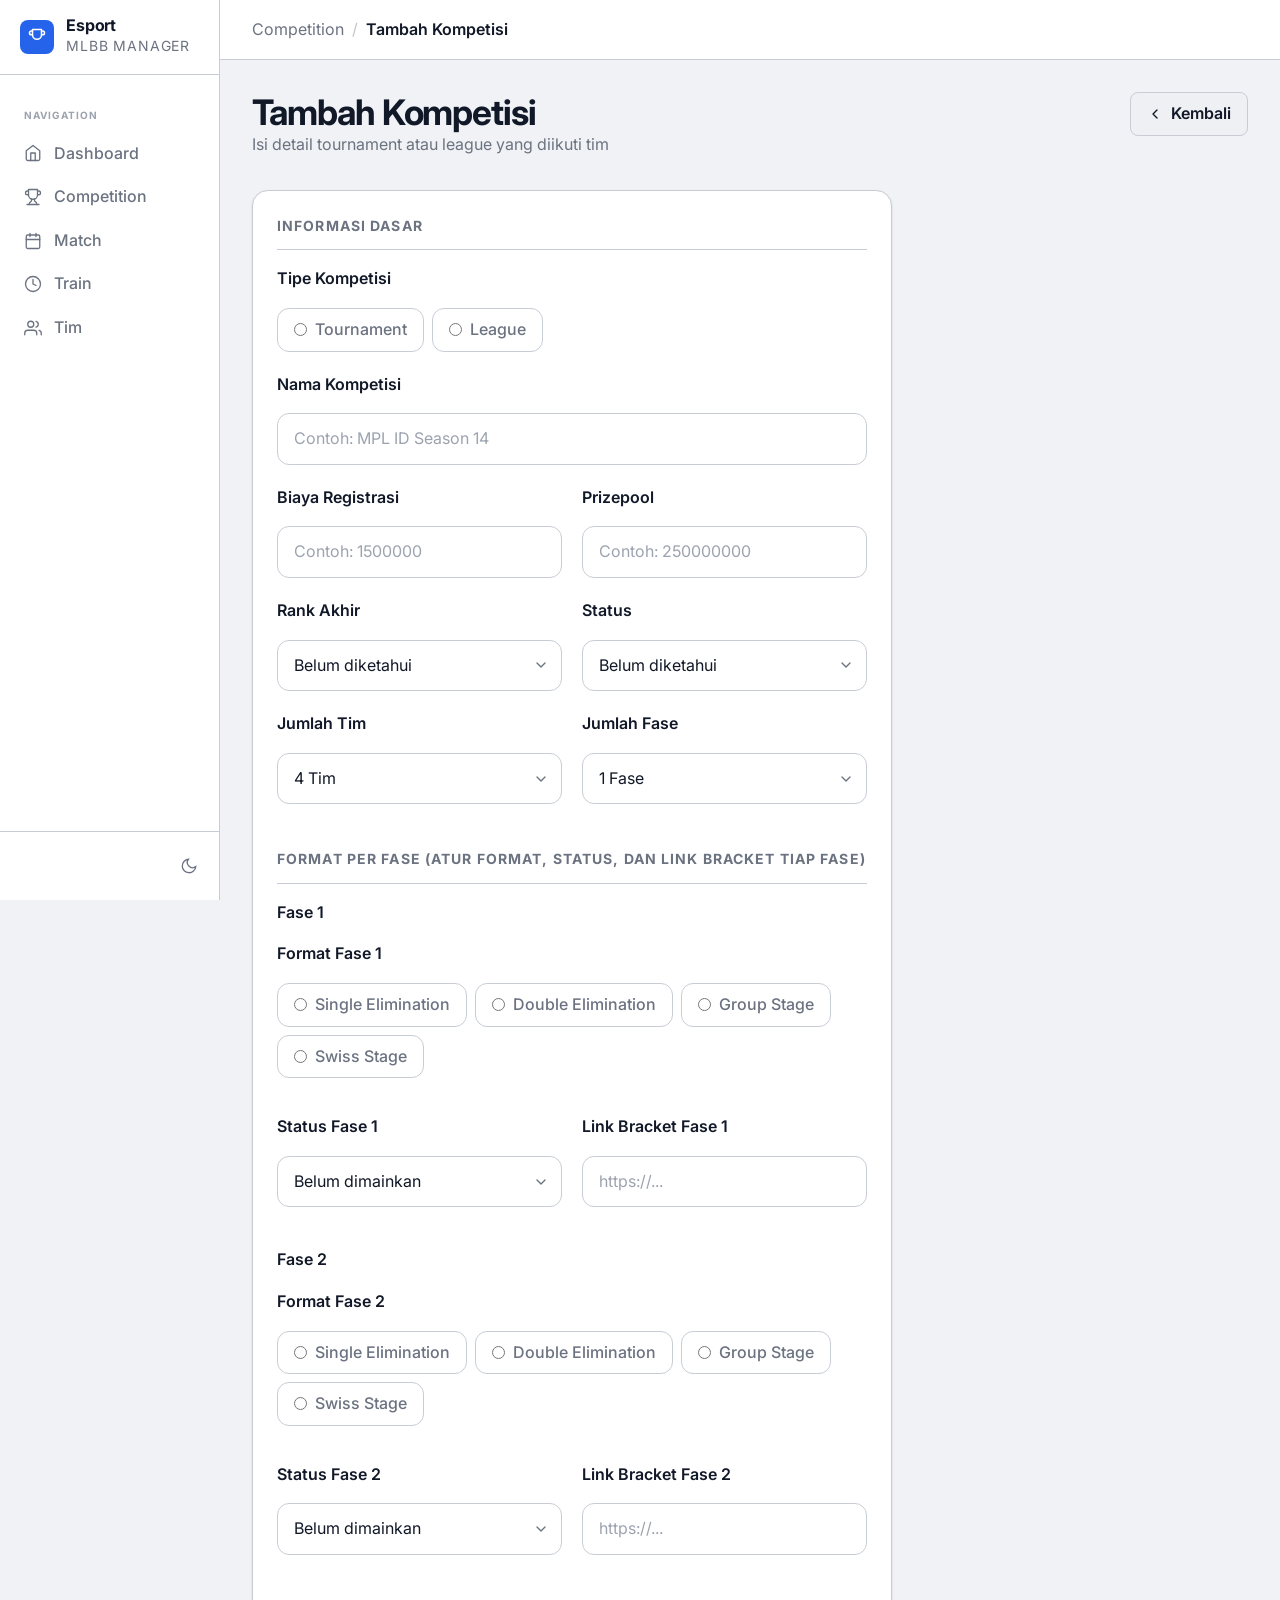
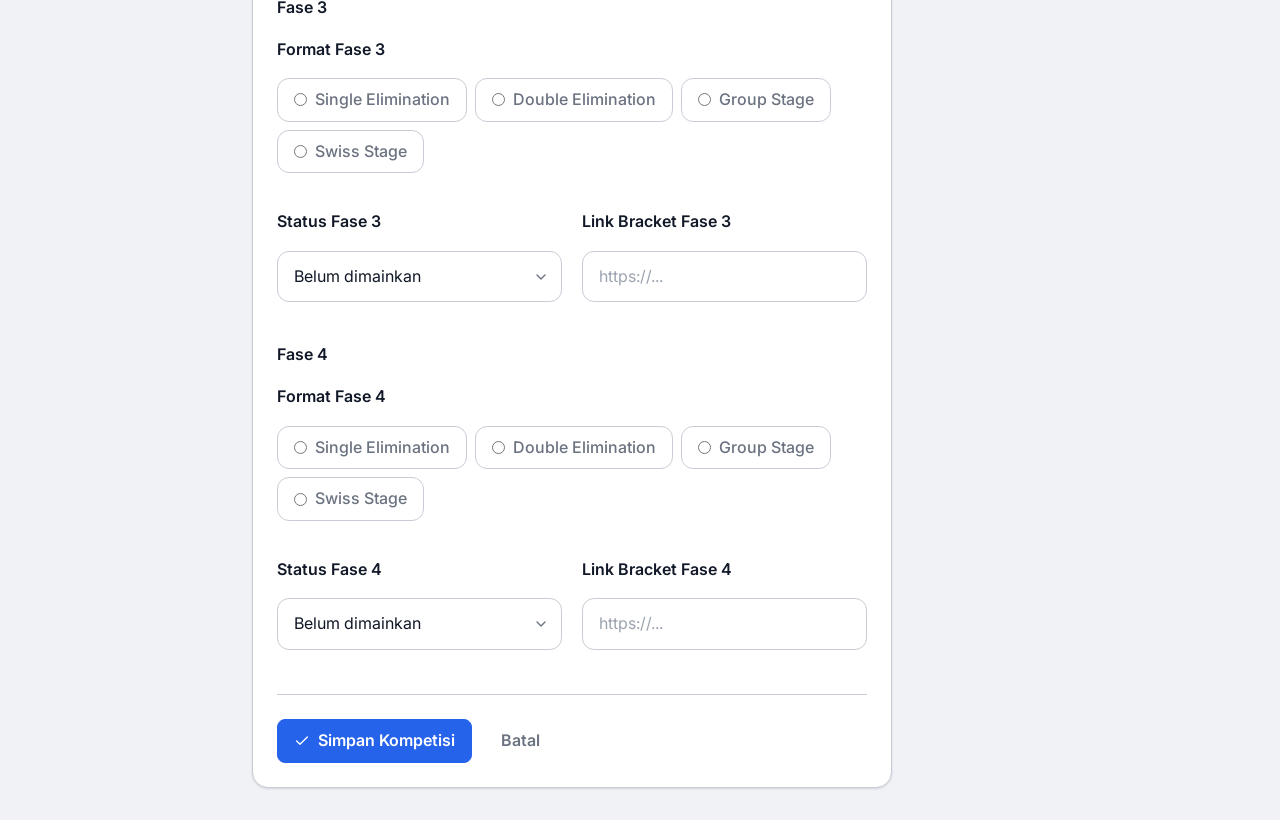
==== addcompetition.html @ 9e13ad83 "Update" ====
<!DOCTYPE html>
<html lang="id">
<head>
  <meta charset="UTF-8"/>
  <meta name="viewport" content="width=device-width, initial-scale=1.0"/>
  <title>Tambah Kompetisi — Esport</title>
  <link rel="preconnect" href="https://fonts.googleapis.com">
  <link rel="preconnect" href="https://fonts.gstatic.com" crossorigin>
  <link href="https://fonts.googleapis.com/css2?family=Inter:wght@300..800&display=swap" rel="stylesheet">
  <link rel="stylesheet" href="css/style.css"/>

  <script src="js/global.js" defer></script>
  <script src="js/addcompetition.js" defer></script>
</head>
<body>
<div class="app-layout">

  <div class="sidebar-overlay" id="sidebarOverlay"></div>

  <nav class="sidebar" id="sidebar">
    <div class="sidebar-logo">
      <div class="sidebar-logo-icon">
        <svg viewBox="0 0 24 24">
          <path d="M6 9H4.5a2.5 2.5 0 0 1 0-5H6"/>
          <path d="M18 9h1.5a2.5 2.5 0 0 0 0-5H18"/>
          <path d="M18 2H6v7a6 6 0 0 0 12 0V2z"/>
        </svg>
      </div>
      <div>
        <div class="sidebar-logo-text">Esport</div>
        <div class="sidebar-logo-sub">MLBB Manager</div>
      </div>
    </div>

    <div class="sidebar-nav">
      <div class="nav-section-label">Navigation</div>
      <a href="index.html" class="nav-item" data-page="index.html">
        <svg viewBox="0 0 24 24">
          <path d="M3 9l9-7 9 7v11a2 2 0 0 1-2 2H5a2 2 0 0 1-2-2z"/>
          <polyline points="9 22 9 12 15 12 15 22"/>
        </svg>
        Dashboard
      </a>
      <a href="competition.html" class="nav-item" data-page="competition.html">
        <svg viewBox="0 0 24 24">
          <path d="M6 9H4.5a2.5 2.5 0 0 1 0-5H6"/>
          <path d="M18 9h1.5a2.5 2.5 0 0 0 0-5H18"/>
          <path d="M4 22h16"/>
          <path d="M10 14.66V17c0 .55-.47.98-.97 1.21C7.85 18.75 7 20.24 7 22"/>
          <path d="M14 14.66V17c0 .55.47.98.97 1.21C16.15 18.75 17 20.24 17 22"/>
          <path d="M18 2H6v7a6 6 0 0 0 12 0V2z"/>
        </svg>
        Competition
      </a>
      <a href="match.html" class="nav-item" data-page="match.html">
        <svg viewBox="0 0 24 24">
          <rect x="3" y="4" width="18" height="18" rx="2" ry="2"/>
          <line x1="16" y1="2" x2="16" y2="6"/>
          <line x1="8" y1="2" x2="8" y2="6"/>
          <line x1="3" y1="10" x2="21" y2="10"/>
        </svg>
        Match
      </a>
      <a href="train.html" class="nav-item" data-page="train.html">
        <svg viewBox="0 0 24 24">
          <circle cx="12" cy="12" r="10"/>
          <polyline points="12 6 12 12 16 14"/>
        </svg>
        Train
      </a>
      <a href="team.html" class="nav-item" data-page="team.html">
        <svg viewBox="0 0 24 24">
          <path d="M17 21v-2a4 4 0 0 0-4-4H5a4 4 0 0 0-4 4v2"/>
          <circle cx="9" cy="7" r="4"/>
          <path d="M23 21v-2a4 4 0 0 0-3-3.87"/>
          <path d="M16 3.13a4 4 0 0 1 0 7.75"/>
        </svg>
        Tim
      </a>
    </div>

    <div class="sidebar-footer">
      <button
        class="theme-toggle"
        id="themeToggle"
        aria-label="Toggle theme"
      >
        <svg viewBox="0 0 24 24">
          <circle cx="12" cy="12" r="5"/>
          <path d="M12 1v2M12 21v2M4.22 4.22l1.42 1.42M18.36 18.36l1.42 1.42M1 12h2M21 12h2M4.22 19.78l1.42-1.42M18.36 5.64l1.42-1.42"/>
        </svg>
      </button>
    </div>
  </nav>

  <div class="main-wrapper">
    <header class="topbar">
      <div class="topbar-breadcrumb">
        <button class="menu-toggle" id="menuToggle" aria-label="Buka menu">
          <svg viewBox="0 0 24 24">
            <line x1="3" y1="6" x2="21" y2="6"/>
            <line x1="3" y1="12" x2="21" y2="12"/>
            <line x1="3" y1="18" x2="21" y2="18"/>
          </svg>
        </button>
        <span>Competition</span>
        <span class="sep">/</span>
        <span class="current">Tambah Kompetisi</span>
      </div>
    </header>

    <main class="page-content">
      <div class="page-header">
        <div>
          <h1 class="page-title">Tambah Kompetisi</h1>
          <p class="page-sub">Isi detail tournament atau league yang diikuti tim</p>
        </div>
        <a href="competition.html" class="btn btn-secondary">
          <svg viewBox="0 0 24 24">
            <polyline points="15 18 9 12 15 6"/>
          </svg>
          Kembali
        </a>
      </div>

      <div class="card form-card">
        <form id="competitionForm">
          <!-- Informasi dasar -->
          <div class="form-section">
            <div class="form-section-title">Informasi Dasar</div>

            <!-- Type: Tournament / League -->
            <div class="form-group">
              <label class="form-label">Tipe Kompetisi</label>
              <div class="radio-group">
                <label class="radio-item">
                  <input type="radio" name="type" value="tournament"/>
                  <span>Tournament</span>
                </label>
                <label class="radio-item">
                  <input type="radio" name="type" value="league"/>
                  <span>League</span>
                </label>
              </div>
            </div>

            <!-- Nama kompetisi -->
            <div class="form-group">
              <label class="form-label" for="competitionName">Nama Kompetisi</label>
              <input
                class="form-input"
                type="text"
                id="competitionName"
                name="competitionName"
                placeholder="Contoh: MPL ID Season 14"
              />
            </div>

            <!-- Biaya registrasi & prizepool -->
            <div class="form-grid-2">
              <div class="form-group">
                <label class="form-label" for="registrationFee">Biaya Registrasi</label>
                <input
                  class="form-input"
                  type="number"
                  id="registrationFee"
                  name="registrationFee"
                  min="0"
                  placeholder="Contoh: 1500000"
                />
              </div>
              <div class="form-group">
                <label class="form-label" for="prizepool">Prizepool</label>
                <input
                  class="form-input"
                  type="number"
                  id="prizepool"
                  name="prizepool"
                  min="0"
                  placeholder="Contoh: 250000000"
                />
              </div>
            </div>

            <!-- Rank & Status -->
            <div class="form-grid-2">
              <div class="form-group">
                <label class="form-label" for="finalRank">Rank Akhir</label>
                <select class="form-select" id="finalRank" name="finalRank">
                  <option value="">Belum diketahui</option>
                  <option value="1st">1st</option>
                  <option value="2nd">2nd</option>
                  <option value="3rd">3rd</option>
                  <option value="4th">4th</option>
                  <option value="8th">8th</option>
                  <option value="16th">16th</option>
                  <option value="failed">Failed</option>
                </select>
              </div>
              <div class="form-group">
                <label class="form-label" for="competitionStatus">Status</label>
                <select class="form-select" id="competitionStatus" name="competitionStatus">
                  <option value="">Belum diketahui</option>
                  <option value="cancel">Cancel</option>
                  <option value="lose">Lose</option>
                  <option value="win">Win</option>
                </select>
              </div>
            </div>

            <!-- Jumlah tim & jumlah fase -->
            <div class="form-grid-2">
              <div class="form-group">
                <label class="form-label" for="teamCount">Jumlah Tim</label>
                <select class="form-select" id="teamCount" name="teamCount">
                  <option value="4">4 Tim</option>
                  <option value="8">8 Tim</option>
                  <option value="16">16 Tim</option>
                  <option value="32 selected">32 Tim</option>
                  <option value="64">64 Tim</option>
                  <option value="128">128 Tim</option>
                  <option value="256">256 Tim</option>
                  <option value="512">512 Tim</option>
                </select>
              </div>
              <div class="form-group">
                <label class="form-label" for="phaseCount">Jumlah Fase</label>
                <select class="form-select" id="phaseCount" name="phaseCount">
                  <option value="1" selected>1 Fase</option>
                  <option value="2">2 Fase</option>
                  <option value="3">3 Fase</option>
                  <option value="4">4 Fase</option>
                </select>
              </div>
            </div>
          </div>

          <!-- Format per fase -->
          <div class="form-section" id="phaseFormatSection">
            <div class="form-section-title">
              Format per Fase
              <span>(Atur format, status, dan link bracket tiap fase)</span>
            </div>

            <!-- Fase 1 -->
            <div class="form-group" id="phase1Group">
              <label class="form-label">Fase 1</label>

              <!-- Format Fase 1 -->
              <div class="form-group">
                <label class="form-label">Format Fase 1</label>
                <div class="radio-group">
                  <label class="radio-item">
                    <input type="radio" name="phaseFormat1" value="single_elimination"/>
                    <span>Single Elimination</span>
                  </label>
                  <label class="radio-item">
                    <input type="radio" name="phaseFormat1" value="double_elimination"/>
                    <span>Double Elimination</span>
                  </label>
                  <label class="radio-item">
                    <input type="radio" name="phaseFormat1" value="group_stage"/>
                    <span>Group Stage</span>
                  </label>
                  <label class="radio-item">
                    <input type="radio" name="phaseFormat1" value="swiss_stage"/>
                    <span>Swiss Stage</span>
                  </label>
                </div>
              </div>

              <!-- Hidden sub-form Fase 1 (akan di-show/hide via JS) -->
              <div class="form-grid-3">
                <div class="form-group hidden" id="phase1PositionGroup">
                  <label class="form-label" for="phase1Position">Posisi Bracket</label>
                  <select class="form-select" id="phase1Position" name="phase1Position">
                    <option value="">Pilih posisi</option>
                    <option value="upper">Upper</option>
                    <option value="lower">Lower</option>
                  </select>
                </div>

                <div class="form-group hidden" id="phase1GroupTeamCountGroup">
                  <label class="form-label" for="phase1GroupTeamCount">Jumlah Tim per Group</label>
                  <input
                    class="form-input"
                    type="number"
                    id="phase1GroupTeamCount"
                    name="phase1GroupTeamCount"
                    min="2"
                    placeholder="Contoh: 4"
                  />
                </div>

                <div class="form-group hidden" id="phase1SwissRoundGroup">
                  <label class="form-label" for="phase1SwissRound">Jumlah Round Swiss</label>
                  <input
                    class="form-input"
                    type="number"
                    id="phase1SwissRound"
                    name="phase1SwissRound"
                    min="1"
                    placeholder="Contoh: 5"
                  />
                </div>
              </div>

              <!-- Status & Link bracket Fase 1 -->
              <div class="form-grid-2">
                <div class="form-group">
                  <label class="form-label" for="phaseStatus1">Status Fase 1</label>
                  <select class="form-select" id="phaseStatus1" name="phaseStatus1">
                    <option value="">Belum dimainkan</option>
                    <option value="lose">Lose</option>
                    <option value="win">Win</option>
                  </select>
                </div>
                <div class="form-group">
                  <label class="form-label" for="phaseBracket1">Link Bracket Fase 1</label>
                  <input
                    class="form-input"
                    type="url"
                    id="phaseBracket1"
                    name="phaseBracket1"
                    placeholder="https://..."
                  />
                </div>
              </div>
            </div>
          

          <!-- Fase 2 -->
            <div class="form-group" id="phase2Group">
              <label class="form-label">Fase 2</label>

              <!-- Format Fase 2 -->
              <div class="form-group">
                <label class="form-label">Format Fase 2</label>
                <div class="radio-group">
                  <label class="radio-item">
                    <input type="radio" name="phaseFormat2" value="single_elimination"/>
                    <span>Single Elimination</span>
                  </label>
                  <label class="radio-item">
                    <input type="radio" name="phaseFormat2" value="double_elimination"/>
                    <span>Double Elimination</span>
                  </label>
                  <label class="radio-item">
                    <input type="radio" name="phaseFormat2" value="group_stage"/>
                    <span>Group Stage</span>
                  </label>
                  <label class="radio-item">
                    <input type="radio" name="phaseFormat2" value="swiss_stage"/>
                    <span>Swiss Stage</span>
                  </label>
                </div>
              </div>

              <!-- Hidden sub-form Fase 2 (akan di-show/hide via JS) -->
              <div class="form-grid-3">
                <div class="form-group hidden" id="phase2PositionGroup">
                  <label class="form-label" for="phase2Position">Posisi Bracket</label>
                  <select class="form-select" id="phase2Position" name="phase2Position">
                    <option value="">Pilih posisi</option>
                    <option value="upper">Upper</option>
                    <option value="lower">Lower</option>
                  </select>
                </div>

                <div class="form-group hidden" id="phase2GroupTeamCountGroup">
                  <label class="form-label" for="phase2GroupTeamCount">Jumlah Tim per Group</label>
                  <input
                    class="form-input"
                    type="number"
                    id="phase2GroupTeamCount"
                    name="phase2GroupTeamCount"
                    min="2"
                    placeholder="Contoh: 4"
                  />
                </div>

                <div class="form-group hidden" id="phase2SwissRoundGroup">
                  <label class="form-label" for="phase2SwissRound">Jumlah Round Swiss</label>
                  <input
                    class="form-input"
                    type="number"
                    id="phase2SwissRound"
                    name="phase2SwissRound"
                    min="1"
                    placeholder="Contoh: 5"
                  />
                </div>
              </div>

              <!-- Status & Link bracket Fase 2 -->
              <div class="form-grid-2">
                <div class="form-group">
                  <label class="form-label" for="phaseStatus2">Status Fase 2</label>
                  <select class="form-select" id="phaseStatus2" name="phaseStatus2">
                    <option value="">Belum dimainkan</option>
                    <option value="lose">Lose</option>
                    <option value="win">Win</option>
                  </select>
                </div>
                <div class="form-group">
                  <label class="form-label" for="phaseBracket2">Link Bracket Fase 2</label>
                  <input
                    class="form-input"
                    type="url"
                    id="phaseBracket2"
                    name="phaseBracket2"
                    placeholder="https://..."
                  />
                </div>
              </div>
            </div>

            <!-- Fase 2, 3, 4: struktur sama, bisa disalin -->
            <!-- Untuk brevity, nanti di file asli kamu bisa copy blok Fase 2 dan ganti semua angka 1 -> 2 / 3 / 4 -->
            <!-- Misal: phase2Group, phaseFormat2, phaseStatus2, phaseBracket2, dst. -->
              <!-- Fase 3 -->
            <div class="form-group" id="phase3Group">
              <label class="form-label">Fase 3</label>

              <!-- Format Fase 3 -->
              <div class="form-group">
                <label class="form-label">Format Fase 3</label>
                <div class="radio-group">
                  <label class="radio-item">
                    <input type="radio" name="phaseFormat3" value="single_elimination"/>
                    <span>Single Elimination</span>
                  </label>
                  <label class="radio-item">
                    <input type="radio" name="phaseFormat3" value="double_elimination"/>
                    <span>Double Elimination</span>
                  </label>
                  <label class="radio-item">
                    <input type="radio" name="phaseFormat3" value="group_stage"/>
                    <span>Group Stage</span>
                  </label>
                  <label class="radio-item">
                    <input type="radio" name="phaseFormat3" value="swiss_stage"/>
                    <span>Swiss Stage</span>
                  </label>
                </div>
              </div>

              <!-- Hidden sub-form Fase 3 (akan di-show/hide via JS) -->
              <div class="form-grid-3">
                <div class="form-group hidden" id="phase3PositionGroup">
                  <label class="form-label" for="phase3Position">Posisi Bracket</label>
                  <select class="form-select" id="phase3Position" name="phase3Position">
                    <option value="">Pilih posisi</option>
                    <option value="upper">Upper</option>
                    <option value="lower">Lower</option>
                  </select>
                </div>

                <div class="form-group hidden" id="phase3GroupTeamCountGroup">
                  <label class="form-label" for="phase3GroupTeamCount">Jumlah Tim per Group</label>
                  <input
                    class="form-input"
                    type="number"
                    id="phase3GroupTeamCount"
                    name="phase3GroupTeamCount"
                    min="2"
                    placeholder="Contoh: 4"
                  />
                </div>

                <div class="form-group hidden" id="phase3SwissRoundGroup">
                  <label class="form-label" for="phase3SwissRound">Jumlah Round Swiss</label>
                  <input
                    class="form-input"
                    type="number"
                    id="phase3SwissRound"
                    name="phase3SwissRound"
                    min="1"
                    placeholder="Contoh: 5"
                  />
                </div>
              </div>

              <!-- Status & Link bracket Fase 3 -->
              <div class="form-grid-2">
                <div class="form-group">
                  <label class="form-label" for="phaseStatus3">Status Fase 3</label>
                  <select class="form-select" id="phaseStatus3" name="phaseStatus3">
                    <option value="">Belum dimainkan</option>
                    <option value="lose">Lose</option>
                    <option value="win">Win</option>
                  </select>
                </div>
                <div class="form-group">
                  <label class="form-label" for="phaseBracket3">Link Bracket Fase 3</label>
                  <input
                    class="form-input"
                    type="url"
                    id="phaseBracket3"
                    name="phaseBracket3"
                    placeholder="https://..."
                  />
                </div>
              </div>
            </div>

             <!-- Fase 4 -->
            <div class="form-group" id="phase4Group">
              <label class="form-label">Fase 4</label>

              <!-- Format Fase 4 -->
              <div class="form-group">
                <label class="form-label">Format Fase 4</label>
                <div class="radio-group">
                  <label class="radio-item">
                    <input type="radio" name="phaseFormat4" value="single_elimination"/>
                    <span>Single Elimination</span>
                  </label>
                  <label class="radio-item">
                    <input type="radio" name="phaseFormat4" value="double_elimination"/>
                    <span>Double Elimination</span>
                  </label>
                  <label class="radio-item">
                    <input type="radio" name="phaseFormat4" value="group_stage"/>
                    <span>Group Stage</span>
                  </label>
                  <label class="radio-item">
                    <input type="radio" name="phaseFormat4" value="swiss_stage"/>
                    <span>Swiss Stage</span>
                  </label>
                </div>
              </div>

              <!-- Hidden sub-form Fase 4 (akan di-show/hide via JS) -->
              <div class="form-grid-3">
                <div class="form-group hidden" id="phase4PositionGroup">
                  <label class="form-label" for="phase4Position">Posisi Bracket</label>
                  <select class="form-select" id="phase4Position" name="phase4Position">
                    <option value="">Pilih posisi</option>
                    <option value="upper">Upper</option>
                    <option value="lower">Lower</option>
                  </select>
                </div>

                <div class="form-group hidden" id="phase4GroupTeamCountGroup">
                  <label class="form-label" for="phase4GroupTeamCount">Jumlah Tim per Group</label>
                  <input
                    class="form-input"
                    type="number"
                    id="phase4GroupTeamCount"
                    name="phase4GroupTeamCount"
                    min="2"
                    placeholder="Contoh: 4"
                  />
                </div>

                <div class="form-group hidden" id="phase4SwissRoundGroup">
                  <label class="form-label" for="phase4SwissRound">Jumlah Round Swiss</label>
                  <input
                    class="form-input"
                    type="number"
                    id="phase4SwissRound"
                    name="phase4SwissRound"
                    min="1"
                    placeholder="Contoh: 5"
                  />
                </div>
              </div>

              <!-- Status & Link bracket Fase 4 -->
              <div class="form-grid-2">
                <div class="form-group">
                  <label class="form-label" for="phaseStatus4">Status Fase 4</label>
                  <select class="form-select" id="phaseStatus4" name="phaseStatus4">
                    <option value="">Belum dimainkan</option>
                    <option value="lose">Lose</option>
                    <option value="win">Win</option>
                  </select>
                </div>
                <div class="form-group">
                  <label class="form-label" for="phaseBracket4">Link Bracket Fase 4</label>
                  <input
                    class="form-input"
                    type="url"
                    id="phaseBracket4"
                    name="phaseBracket4"
                    placeholder="https://..."
                  />
                </div>
              </div>
            </div>
          </div>

          <div class="form-actions">
            <button type="submit" class="btn btn-primary">
              <svg viewBox="0 0 24 24">
                <polyline points="20 6 9 17 4 12"/>
              </svg>
              Simpan Kompetisi
            </button>
            <a href="competition.html" class="btn btn-ghost">Batal</a>
          </div>
        </form>
      </div>
    </main>
  </div>
</div>

<div class="toast-container" id="toastContainer"></div>
</body>
</html>
---- css/style.css ----
/* === STYLE.CSS ===
 * Art direction: Esports/Gaming Management → Precision, Dark energy, Professional
 * Palette: Deep surfaces, electric blue accent
 * Typography: Inter (body+display) — clean, functional
 * Density: Balanced
 */

/* ============================================================
   BASE RESET
   ============================================================ */
html, body {
  overflow-x: auto;
  overflow-y: auto;
  max-width: 100%;
}

/* ============================================================
   DESIGN TOKENS — LIGHT (default)
   ============================================================ */
:root,
[data-theme="light"] {
  /* Color — background */
  --color-bg:               #f0f2f5;
  --color-surface:          #ffffff;
  --color-surface-2:        #f8f9fb;
  --color-surface-offset:   #eef0f3;
  --color-surface-offset-2: #e6e9ed;
  --color-surface-dynamic:  #dce0e6;
  --color-divider:          #d4d8de;
  --color-border:           #c8cdd5;

  /* Color — text */
  --color-text:         #111827;
  --color-text-muted:   #6b7280;
  --color-text-faint:   #9ca3af;
  --color-text-inverse: #ffffff;

  /* Color — primary (blue) */
  --color-primary:           #2563eb;
  --color-primary-hover:     #1d4ed8;
  --color-primary-active:    #1e40af;
  --color-primary-highlight: #dbeafe;

  /* Color — semantic */
  --color-success:           #16a34a;
  --color-success-hover:     #15803d;
  --color-success-highlight: #dcfce7;
  --color-error:             #dc2626;
  --color-error-hover:       #b91c1c;
  --color-error-highlight:   #fee2e2;
  --color-warning:           #d97706;
  --color-warning-highlight: #fef3c7;

  /* Radius */
  --radius-sm:   0.375rem;
  --radius-md:   0.5rem;
  --radius-lg:   0.75rem;
  --radius-xl:   1rem;
  --radius-full: 9999px;

  /* Motion */
  --transition-interactive: 160ms cubic-bezier(0.16, 1, 0.3, 1);

  /* Shadow */
  --shadow-sm: 0 1px 3px rgba(17, 24, 39, 0.08), 0 1px 2px rgba(17, 24, 39, 0.05);
  --shadow-md: 0 4px 12px rgba(17, 24, 39, 0.10), 0 2px 4px rgba(17, 24, 39, 0.06);
  --shadow-lg: 0 12px 32px rgba(17, 24, 39, 0.14), 0 4px 8px rgba(17, 24, 39, 0.08);

  /* Typography scale */
  --text-xs:   clamp(0.75rem,  0.7rem  + 0.25vw, 0.875rem);
  --text-sm:   clamp(0.875rem, 0.8rem  + 0.35vw, 1rem);
  --text-base: clamp(1rem,     0.95rem + 0.25vw, 1.125rem);
  --text-lg:   clamp(1.125rem, 1rem    + 0.75vw, 1.5rem);
  --text-xl:   clamp(1.5rem,   1.2rem  + 1.25vw, 2.25rem);

  /* Spacing scale */
  --space-1:  0.25rem;
  --space-2:  0.5rem;
  --space-3:  0.75rem;
  --space-4:  1rem;
  --space-5:  1.25rem;
  --space-6:  1.5rem;
  --space-8:  2rem;
  --space-10: 2.5rem;
  --space-12: 3rem;
  --space-16: 4rem;

  /* Layout */
  --content-default: 1200px;
  --sidebar-width:   220px;
  --topbar-height:   60px;

  /* Font */
  --font-body: 'Inter', 'Segoe UI', system-ui, sans-serif;
}

/* ============================================================
   DESIGN TOKENS — DARK
   ============================================================ */
[data-theme="dark"] {
  /* Color — background */
  --color-bg:               #0d1117;
  --color-surface:          #161b22;
  --color-surface-2:        #1c2128;
  --color-surface-offset:   #1a1f26;
  --color-surface-offset-2: #21262d;
  --color-surface-dynamic:  #30363d;
  --color-divider:          #21262d;
  --color-border:           #30363d;

  /* Color — text */
  --color-text:         #e6edf3;
  --color-text-muted:   #7d8590;
  --color-text-faint:   #484f58;
  --color-text-inverse: #0d1117;

  /* Color — primary */
  --color-primary:           #4d8ef5;
  --color-primary-hover:     #699ef7;
  --color-primary-active:    #1d4ed8;
  --color-primary-highlight: #1a2840;

  /* Color — semantic */
  --color-success:           #3fb950;
  --color-success-hover:     #56d364;
  --color-success-highlight: #122318;
  --color-error:             #f85149;
  --color-error-hover:       #ff7b72;
  --color-error-highlight:   #2d1219;
  --color-warning:           #d29922;
  --color-warning-highlight: #272115;

  /* Shadow */
  --shadow-sm: 0 1px 3px rgba(0, 0, 0, 0.3);
  --shadow-md: 0 4px 12px rgba(0, 0, 0, 0.4);
  --shadow-lg: 0 12px 32px rgba(0, 0, 0, 0.5);
}

/* Auto-apply dark tokens when no explicit [data-theme] set */
@media (prefers-color-scheme: dark) {
  :root:not([data-theme]) {
    color-scheme: dark;
  }
}

/* ============================================================
   GLOBAL RESET & BASE
   ============================================================ */
*, *::before, *::after {
  box-sizing: border-box;
  margin: 0;
  padding: 0;
}

html {
  -webkit-font-smoothing: antialiased;
  text-rendering: optimizeLegibility;
  scroll-behavior: smooth;
}

body {
  min-height: 100dvh;
  line-height: 1.6;
  font-family: var(--font-body);
  font-size: var(--text-base);
  color: var(--color-text);
  background-color: var(--color-bg);
  display: flex;
  flex-direction: column;
}

img, picture, video, canvas, svg {
  display: block;
  max-width: 100%;
  height: auto;
}

input, button, textarea, select {
  font: inherit;
  color: inherit;
}

h1, h2, h3, h4, h5, h6 {
  text-wrap: balance;
  line-height: 1.2;
  color: var(--color-text);
}

button {
  cursor: pointer;
  background: none;
  border: none;
}

table {
  border-collapse: collapse;
  width: 100%;
}

a {
  color: inherit;
  text-decoration: none;
}

::selection {
  background: rgba(37, 99, 235, 0.15);
  color: var(--color-text);
}

:focus-visible {
  outline: 2px solid var(--color-primary);
  outline-offset: 3px;
  border-radius: var(--radius-sm);
}

@media (prefers-reduced-motion: reduce) {
  *, *::before, *::after {
    animation-duration: 0.01ms !important;
    transition-duration: 0.01ms !important;
  }
}

/* ============================================================
   UTILITY — VISIBILITY
   ============================================================ */
/* Single source of truth — removed duplicate from HTML <style> block */
.hidden,
.is-hidden {
  display: none !important;
}

/* ============================================================
   GLOBAL TRANSITIONS
   ============================================================ */
a, button, [role="button"], input, textarea, select {
  transition:
    color           var(--transition-interactive),
    background      var(--transition-interactive),
    border-color    var(--transition-interactive),
    box-shadow      var(--transition-interactive),
    opacity         var(--transition-interactive),
    transform       var(--transition-interactive);
}

/* ============================================================
   LAYOUT — APP SHELL
   ============================================================ */
.app-layout {
  display: flex;
  min-height: 100dvh;
}

/* ---- Sidebar ---- */
.sidebar {
  position: fixed;
  top: 0;
  left: 0;
  width: var(--sidebar-width);
  height: 100vh;
  background: var(--color-surface);
  border-right: 1px solid var(--color-border);
  display: flex;
  flex-direction: column;
  z-index: 100;
  overflow-y: auto;
  overflow-x: hidden;
}

.sidebar-logo {
  display: flex;
  align-items: center;
  gap: var(--space-3);
  padding: var(--space-4) var(--space-5);
  border-bottom: 1px solid var(--color-border);
  min-height: var(--topbar-height);
}

.sidebar-logo-icon {
  width: 34px;
  height: 34px;
  background: var(--color-primary);
  border-radius: var(--radius-md);
  display: flex;
  align-items: center;
  justify-content: center;
  flex-shrink: 0;
}

.sidebar-logo-icon svg {
  width: 18px;
  height: 18px;
  color: white;
  stroke: white;
  fill: none;
  stroke-width: 2;
  stroke-linecap: round;
  stroke-linejoin: round;
}

.sidebar-logo-text {
  font-size: var(--text-sm);
  font-weight: 700;
  letter-spacing: -0.01em;
  line-height: 1.2;
}

.sidebar-logo-sub {
  font-size: var(--text-xs);
  color: var(--color-text-muted);
  font-weight: 400;
  letter-spacing: 0.06em;
  text-transform: uppercase;
}

.sidebar-nav {
  flex: 1;
  padding: var(--space-4) var(--space-3);
  display: flex;
  flex-direction: column;
  gap: 2px;
}

.nav-section-label {
  font-size: 10px;
  font-weight: 700;
  color: var(--color-text-faint);
  letter-spacing: 0.1em;
  text-transform: uppercase;
  padding: var(--space-4) var(--space-3) var(--space-2);
}

.nav-item {
  display: flex;
  align-items: center;
  gap: var(--space-3);
  padding: var(--space-2) var(--space-3);
  border-radius: var(--radius-md);
  font-size: var(--text-sm);
  font-weight: 500;
  color: var(--color-text-muted);
  cursor: pointer;
  white-space: nowrap;
}

.nav-item:hover {
  background: var(--color-surface-offset);
  color: var(--color-text);
}

.nav-item.active {
  background: var(--color-primary-highlight);
  color: var(--color-primary);
  font-weight: 600;
}

.nav-item svg {
  width: 18px;
  height: 18px;
  flex-shrink: 0;
  stroke: currentColor;
  fill: none;
  stroke-width: 1.75;
  stroke-linecap: round;
  stroke-linejoin: round;
}

/* ---- Sidebar Footer ---- */
.sidebar-footer {
  padding: var(--space-4) var(--space-3);
  border-top: 1px solid var(--color-border);
  display: flex;
  align-items: center;
  justify-content: flex-end;
}

.theme-toggle {
  width: 36px;
  height: 36px;
  border-radius: var(--radius-md);
  display: flex;
  align-items: center;
  justify-content: center;
  color: var(--color-text-muted);
}

.theme-toggle:hover {
  background: var(--color-surface-offset);
  color: var(--color-text);
}

.theme-toggle svg {
  width: 18px;
  height: 18px;
  stroke: currentColor;
  fill: none;
  stroke-width: 1.75;
}

/* ---- Main Wrapper ---- */
.main-wrapper {
  margin-left: var(--sidebar-width);
  min-width: 0;
  width: calc(100% - var(--sidebar-width));
}

/* ---- Topbar ---- */
.topbar {
  position: sticky;
  top: 0;
  height: var(--topbar-height);
  background: var(--color-surface);
  border-bottom: 1px solid var(--color-border);
  display: flex;
  align-items: center;
  justify-content: space-between;
  padding: 0 var(--space-8);
  z-index: 50;
}

.topbar-breadcrumb {
  display: flex;
  align-items: center;
  gap: var(--space-2);
  font-size: var(--text-sm);
  color: var(--color-text-muted);
}

.topbar-breadcrumb .current {
  color: var(--color-text);
  font-weight: 600;
}

.topbar-breadcrumb .sep {
  opacity: 0.4;
}

.topbar-actions {
  display: flex;
  align-items: center;
  gap: var(--space-3);
}

/* ============================================================
   PAGE LAYOUT
   ============================================================ */
.page-content {
  flex: 1;
  padding: var(--space-8);
  max-width: var(--content-default);
  width: 100%;
}

.page-header {
  margin-bottom: var(--space-8);
  display: flex;
  align-items: flex-start;
  justify-content: space-between;
  gap: var(--space-4);
  flex-wrap: wrap;
}

.page-title {
  font-size: var(--text-xl);
  font-weight: 700;
  letter-spacing: -0.03em;
  line-height: 1.15;
}

.page-sub {
  font-size: var(--text-sm);
  color: var(--color-text-muted);
}

.crumb strong {
  color: var(--color-text);
}

/* ============================================================
   CARD
   ============================================================ */
.card {
  background: var(--color-surface);
  border: 1px solid var(--color-border);
  border-radius: var(--radius-xl);
  padding: var(--space-6);
  box-shadow: var(--shadow-sm);
}

.card-inner {
  padding: var(--space-6);
}

.card-header {
  margin-bottom: var(--space-5);
  display: flex;
  align-items: center;
  justify-content: space-between;
  gap: var(--space-4);
}

.section-title {
  font-size: var(--text-lg);
  font-weight: 600;
  letter-spacing: -0.02em;
}

.section-sub {
  font-size: var(--text-xs);
  color: var(--color-text-muted);
  margin-top: var(--space-1);
}

/* ============================================================
   BUTTONS
   ============================================================ */
.btn {
  display: inline-flex;
  align-items: center;
  justify-content: center;
  gap: var(--space-2);
  font-size: var(--text-sm);
  font-weight: 600;
  padding: var(--space-2) var(--space-4);
  border-radius: var(--radius-md);
  border: 1px solid transparent;
  cursor: pointer;
  white-space: nowrap;
  min-height: 44px;
}

.btn svg {
  width: 16px;
  height: 16px;
  stroke: currentColor;
  fill: none;
  stroke-width: 2;
  stroke-linecap: round;
  stroke-linejoin: round;
}

.btn-block {
  width: 100%;
  justify-content: center;
}

.btn-icon {
  width: 18px;
  margin-right: var(--space-2);
  stroke: currentColor;
  fill: none;
  flex-shrink: 0;
}

.btn-primary {
  background: var(--color-primary);
  color: white;
  border-color: var(--color-primary);
}

.btn-primary:hover {
  background: var(--color-primary-hover);
  border-color: var(--color-primary-hover);
  transform: translateY(-1px);
}

.btn-primary:active {
  background: var(--color-primary-active);
}

.btn-secondary {
  background: var(--color-surface-offset);
  color: var(--color-text);
  border-color: var(--color-border);
}

.btn-secondary:hover {
  background: var(--color-surface-dynamic);
}

.btn-danger {
  background: var(--color-error);
  color: white;
  border-color: var(--color-error);
}

.btn-danger:hover {
  background: var(--color-error-hover);
}

.btn-ghost {
  background: transparent;
  color: var(--color-text-muted);
  border-color: transparent;
}

.btn-ghost:hover {
  background: var(--color-surface-offset);
  color: var(--color-text);
}

.btn-sm {
  font-size: var(--text-xs);
  padding: 0.3rem 0.7rem;
  min-height: 30px;
}

/* ============================================================
   TABLE
   ============================================================ */
.table-wrap {
  border: 1px solid var(--color-border);
  border-radius: var(--radius-xl);
  overflow: auto;
  background: var(--color-surface);
}

.table-wrap table {
  width: 100%;
  min-width: 720px;
  border-collapse: collapse;
  font-size: var(--text-sm);
}

.table-wrap thead {
  background: var(--color-surface-offset);
  border-bottom: 1px solid var(--color-border);
}

.table-wrap th {
  padding: var(--space-3) var(--space-5);
  font-size: var(--text-xs);
  font-weight: 700;
  letter-spacing: 0.06em;
  text-transform: uppercase;
  color: var(--color-text-muted);
  text-align: left;
  white-space: nowrap;
}

.table-wrap td {
  padding: var(--space-4) var(--space-5);
  border-bottom: 1px solid var(--color-divider);
  color: var(--color-text);
  vertical-align: middle;
  font-variant-numeric: tabular-nums lining-nums;
}

.table-wrap tbody tr:last-child td {
  border-bottom: none;
}

.table-wrap tbody tr {
  transition: background var(--transition-interactive);
}

.table-wrap tbody tr:hover {
  background: var(--color-surface-2);
}

/* ============================================================
   ACTIONS ROW
   ============================================================ */
.table-actions {
  display: flex;
  gap: var(--space-2);
  align-items: center;
  flex-wrap: wrap;
}

/* ============================================================
   EMPTY STATE
   ============================================================ */
.empty-state {
  display: flex;
  flex-direction: column;
  align-items: center;
  text-align: center;  
  color: var(--color-text-muted);
}

.empty-state > svg {
  width: 40px;
  height: 40px;
  stroke: currentColor;
  fill: none;
  stroke-width: 1.8;
  margin: 0 auto var(--space-4);
}

.card > .empty-state {
  padding: var(--space-10) var(--space-6);
}

.empty-state h3 {
  font-size: var(--text-lg);
  font-weight: 600;
  color: var(--color-text);
  margin-bottom: var(--space-2);
}

.empty-state p {
  font-size: var(--text-sm);
  max-width: 36ch;
  margin-bottom: var(--space-6);
}

/* ============================================================
   FORM — LAYOUT & COMPONENTS
   ============================================================ */
/* ---- Form layout helpers ---- */
.form-stack {
  display: grid;
  gap: var(--space-4);
  margin-top: var(--space-4);
}

.form-grid-2 {
  display: grid;
  grid-template-columns: 1fr 1fr;
  gap: var(--space-5);
}

.inline-duration-fields {
  display: flex;
  gap: var(--space-3);
  align-items: center;
  flex-wrap: wrap;
}

.input-inline-sm {
  width: 120px;
  flex-shrink: 0;
}

.section-spaced {
  margin-top: var(--space-6);
}

.player-grid-wrap {
  margin-top: var(--space-4);
}

.field-spacer-sm {
  margin-top: var(--space-2);
}

.field-spacer-md {
  margin-top: var(--space-3);
}

.field-error {
  border-color: #f97373;
  box-shadow: 0 0 0 1px #f97373;
}

.field-error:focus {
  outline: none;
  box-shadow: 0 0 0 2px rgba(249, 115, 115, 0.6);
}

.step-actions {
  display: flex;
  gap: var(--space-3);
  margin-top: var(--space-6);
  flex-wrap: wrap;
}

/* ---- Form card & section ---- */
.form-card {
  max-width: 640px;
}

.form-section {
  margin-bottom: var(--space-6);
}

.form-section-title {
  font-size: var(--text-xs);
  font-weight: 700;
  letter-spacing: 0.08em;
  text-transform: uppercase;
  color: var(--color-text-muted);
  margin-bottom: var(--space-4);
  padding-bottom: var(--space-3);
  border-bottom: 1px solid var(--color-border);
}

/* ---- Form group ---- */
.form-group {
  margin-bottom: var(--space-5);
  display: flex;
  flex-direction: column;
  gap: var(--space-2);
}

/* ---- Form label ---- */
.form-label {
  display: block;
  font-size: var(--text-sm);
  font-weight: 600;
  color: var(--color-text);
  margin-bottom: var(--space-2);
}

.form-label span {
  font-weight: 400;
  color: var(--color-text-muted);
  font-size: var(--text-xs);
}

/* ---- Form controls ---- */
.form-input,
.form-select {
  width: 100%;
  padding: 0.75rem var(--space-4);
  border: 1px solid var(--color-border);
  border-radius: var(--radius-lg);
  background: var(--color-surface);
  color: var(--color-text);
  font-size: var(--text-sm);
  min-height: 42px;
  outline: none;
}

.form-input:focus,
.form-select:focus {
  border-color: var(--color-primary);
  box-shadow: 0 0 0 3px rgba(37, 99, 235, 0.15);
}

.form-input::placeholder {
  color: var(--color-text-faint);
}

/* (sambungan — .form-select specific styles) */
.form-select {
  cursor: pointer;
  appearance: none;
  background-image: url("data:image/svg+xml,%3Csvg xmlns='http://www.w3.org/2000/svg' width='16' height='16' viewBox='0 0 24 24' fill='none' stroke='%236b7280' stroke-width='2' stroke-linecap='round' stroke-linejoin='round'%3E%3Cpath d='M6 9l6 6 6-6'/%3E%3C/svg%3E");
  background-repeat: no-repeat;
  background-position: right 12px center;
  padding-right: 40px;
}

/* ---- Grid helpers ---- */
.grid-2 {
  display: grid;
  grid-template-columns: 1fr 1fr;
  gap: var(--space-5);
}

.grid-3 {
  display: grid;
  grid-template-columns: repeat(3, 1fr);
  gap: var(--space-5);
}

/* ---- Checkbox grid ---- */
.checkbox-grid {
  display: grid;
  grid-template-columns: repeat(auto-fill, minmax(180px, 1fr));
  gap: var(--space-3);
}

.checkbox-item {
  display: flex;
  align-items: center;
  gap: var(--space-3);
  padding: var(--space-3) var(--space-4);
  border: 1px solid var(--color-border);
  border-radius: var(--radius-md);
  cursor: pointer;
  font-size: var(--text-sm);
  font-weight: 500;
  color: var(--color-text-muted);
  background: var(--color-surface);
  user-select: none;
}

.checkbox-item:hover {
  border-color: var(--color-primary);
  background: var(--color-primary-highlight);
  color: var(--color-text);
}

.checkbox-item input[type="checkbox"] {
  accent-color: var(--color-primary);
  width: 16px;
  height: 16px;
  flex-shrink: 0;
}

.checkbox-item:has(input:checked) {
  border-color: var(--color-primary);
  background: var(--color-primary-highlight);
  color: var(--color-primary);
}

/* ---- Radio / Segmented ---- */
.radio-group,
.segmented {
  display: flex;
  gap: var(--space-2);
  flex-wrap: wrap;
}

.radio-item,
.segmented label {
  display: flex;
  align-items: center;
  gap: var(--space-2);
  padding: var(--space-2) var(--space-4);
  border: 1px solid var(--color-border);
  border-radius: var(--radius-lg);
  cursor: pointer;
  font-size: var(--text-sm);
  font-weight: 500;
  color: var(--color-text-muted);
  background: var(--color-surface);
  user-select: none;
}

.radio-item:hover,
.segmented label:hover {
  border-color: var(--color-primary);
  color: var(--color-text);
}

.radio-item input[type="radio"],
.segmented input {
  accent-color: var(--color-primary);
}

.radio-item:has(input:checked),
.segmented label:has(input:checked) {
  border-color: var(--color-primary);
  background: var(--color-primary-highlight);
  color: var(--color-primary);
  font-weight: 600;
}

/* ---- Form actions bar ---- */
.form-actions {
  display: flex;
  gap: var(--space-3);
  padding-top: var(--space-6);
  border-top: 1px solid var(--color-border);
  margin-top: var(--space-6);
}

/* ============================================================
   MULTI-STEP WIZARD
   ============================================================ */
.steps {
  display: grid;
  grid-template-columns: 1fr auto 1fr;
  gap: var(--space-4);
  align-items: center;
  margin-bottom: var(--space-6);
}

.step {
  padding: var(--space-3) var(--space-4);
  border-radius: var(--radius-lg);
  background: var(--color-surface);
  border: 1px solid var(--color-border);
}

.step small {
  display: block;
  color: var(--color-text-muted);
  font-size: var(--text-xs);
  text-transform: uppercase;
  letter-spacing: 0.12em;
  margin-bottom: var(--space-1);
}

.step strong {
  font-size: var(--text-sm);
  color: var(--color-text);
}

.step.active {
  border-color: var(--color-primary);
  background: var(--color-primary-highlight);
}

.step-line {
  height: 1px;
  background: var(--color-border);
}

/* ============================================================
   ROLE CARDS (Player Stat Grid)
   ============================================================ */
.role-grid {
  display: grid;
  grid-template-columns: repeat(auto-fit, minmax(220px, 1fr));
  gap: var(--space-4);
}

.role-card {
  padding: var(--space-4);
  border-radius: var(--radius-xl);
  background: var(--color-surface-offset);
  border: 1px solid var(--color-border);
}

.role-head {
  display: flex;
  justify-content: space-between;
  align-items: center;
  margin-bottom: var(--space-3);
  gap: var(--space-3);
}

.role-name {
  font-size: var(--text-sm);
  font-weight: 700;
  color: var(--color-text);
}

/* ============================================================
   BADGES & TAGS
   ============================================================ */
.badge,
.tag {
  display: inline-flex;
  align-items: center;
  gap: var(--space-1);
  font-size: var(--text-xs);
  font-weight: 600;
  padding: 0.2rem 0.55rem;
  border-radius: var(--radius-full);
  letter-spacing: 0.03em;
}

.badge-blue,
.tag {
  background: var(--color-primary-highlight);
  color: var(--color-primary);
}

.badge-green,
.badge.win {
  background: var(--color-success-highlight);
  color: var(--color-success);
}

.badge-red,
.badge.lose {
  background: var(--color-error-highlight);
  color: var(--color-error);
}

.badge-yellow {
  background: var(--color-warning-highlight);
  color: var(--color-warning);
}

.badge-neutral {
  background: var(--color-surface-offset);
  color: var(--color-text-muted);
}

/* ============================================================
   KPI CARDS
   ============================================================ */
.kpi-grid {
  display: grid;
  grid-template-columns: repeat(auto-fill, minmax(200px, 1fr));
  gap: var(--space-4);
  margin-bottom: var(--space-8);
}

.kpi-card {
  background: var(--color-surface);
  border: 1px solid var(--color-border);
  border-radius: var(--radius-xl);
  padding: var(--space-5) var(--space-6);
  box-shadow: var(--shadow-sm);
}

.kpi-icon {
  width: 36px;
  height: 36px;
  border-radius: var(--radius-md);
  display: flex;
  align-items: center;
  justify-content: center;
  margin-bottom: var(--space-4);
}

.kpi-icon svg {
  width: 20px;
  height: 20px;
  stroke: currentColor;
  fill: none;
  stroke-width: 1.75;
}

.kpi-icon.blue   { background: var(--color-primary-highlight); color: var(--color-primary); }
.kpi-icon.green  { background: var(--color-success-highlight); color: var(--color-success); }
.kpi-icon.yellow { background: var(--color-warning-highlight); color: var(--color-warning); }
.kpi-icon.red    { background: var(--color-error-highlight);   color: var(--color-error);   }

.kpi-label {
  font-size: var(--text-xs);
  font-weight: 700;
  letter-spacing: 0.06em;
  text-transform: uppercase;
  color: var(--color-text-muted);
  margin-bottom: var(--space-2);
}

.kpi-value {
  font-size: var(--text-xl);
  font-weight: 700;
  letter-spacing: -0.03em;
  color: var(--color-text);
  font-variant-numeric: tabular-nums lining-nums;
  line-height: 1;
  margin-bottom: var(--space-1);
}

.kpi-sub {
  font-size: var(--text-xs);
  color: var(--color-text-muted);
}

/* ============================================================
   MISC LAYOUT HELPERS
   ============================================================ */
.section {
  margin-bottom: var(--space-10);
}

.divider {
  border: none;
  border-top: 1px solid var(--color-divider);
  margin: var(--space-6) 0;
}

/* ============================================================
   TOAST NOTIFICATIONS
   ============================================================ */
.toast-container {
  position: fixed;
  bottom: var(--space-6);
  right: var(--space-6);
  z-index: 200;
  display: flex;
  flex-direction: column;
  gap: var(--space-2);
}

.toast {
  background: var(--color-surface);
  border: 1px solid var(--color-border);
  border-radius: var(--radius-lg);
  padding: var(--space-3) var(--space-5);
  font-size: var(--text-sm);
  box-shadow: var(--shadow-lg);
  display: flex;
  align-items: center;
  gap: var(--space-3);
  max-width: 360px;
  animation: toastIn 0.2s ease;
}

@keyframes toastIn {
  from { opacity: 0; transform: translateY(var(--space-2)); }
  to   { opacity: 1; transform: translateY(0); }
}

.toast.success .toast-icon { color: var(--color-success); }
.toast.error   .toast-icon { color: var(--color-error);   }

.toast-icon svg {
  width: 18px;
  height: 18px;
  stroke: currentColor;
  fill: none;
  stroke-width: 2;
}

.toast-close {
  margin-left: auto;
  color: var(--color-text-faint);
  cursor: pointer;
  font-size: 18px;
  line-height: 1;
}

.toast-close:hover {
  color: var(--color-text-muted);
}

/* ============================================================
   MOBILE TOGGLE
   ============================================================ */
.menu-toggle {
  display: none;
  width: 40px;
  height: 40px;
  border-radius: var(--radius-md);
  align-items: center;
  justify-content: center;
  color: var(--color-text-muted);
}

.menu-toggle:hover {
  background: var(--color-surface-offset);
  color: var(--color-text);
}

.menu-toggle svg {
  width: 22px;
  height: 22px;
  stroke: currentColor;
  fill: none;
  stroke-width: 2;
}

/* ============================================================
   RESPONSIVE BREAKPOINTS
   ============================================================ */
@media (max-width: 900px) {
  .grid-2,
  .grid-3,
  .steps {
    grid-template-columns: 1fr;
  }

  .form-grid-2 {
    grid-template-columns: 1fr;
  }

  .step-line {
    display: none;
  }

  .sidebar {
    transform: translateX(-100%);
    transition: transform 0.25s ease;
  }

  .sidebar.open {
    transform: translateX(0);
  }

  .main-wrapper {
    margin-left: 0;
    width: 100%;
    min-width: 0;
    overflow-x: auto;
  }

  .topbar {
    padding: 0 var(--space-4);
  }

  .page-content {
    padding: var(--space-5) var(--space-4);
  }

  .menu-toggle {
    display: inline-flex;
    background: var(--color-surface-offset);
    border: 1px solid var(--color-border);
    color: var(--color-text);
  }

  .page-header {
    flex-direction: column;
    align-items: flex-start;
  }

  .kpi-grid {
    grid-template-columns: repeat(2, 1fr);
  }

  .checkbox-grid {
    grid-template-columns: 1fr 1fr;
  }

  .sidebar-overlay {
    display: none;
    position: fixed;
    inset: 0;
    background: rgba(0, 0, 0, 0.4);
    z-index: 99;
  }

  .sidebar-overlay.show {
    display: block;
  }
}

@media (max-width: 480px) {
  .kpi-grid,
  .checkbox-grid {
    grid-template-columns: 1fr;
  }

  .form-actions,
  .table-actions,
  .step-actions {
    flex-direction: column;
    align-items: stretch;
  }

  .inline-duration-fields {
    flex-direction: column;
    align-items: flex-start;
  }

  .input-inline-sm {
    width: 100%;
  }
}
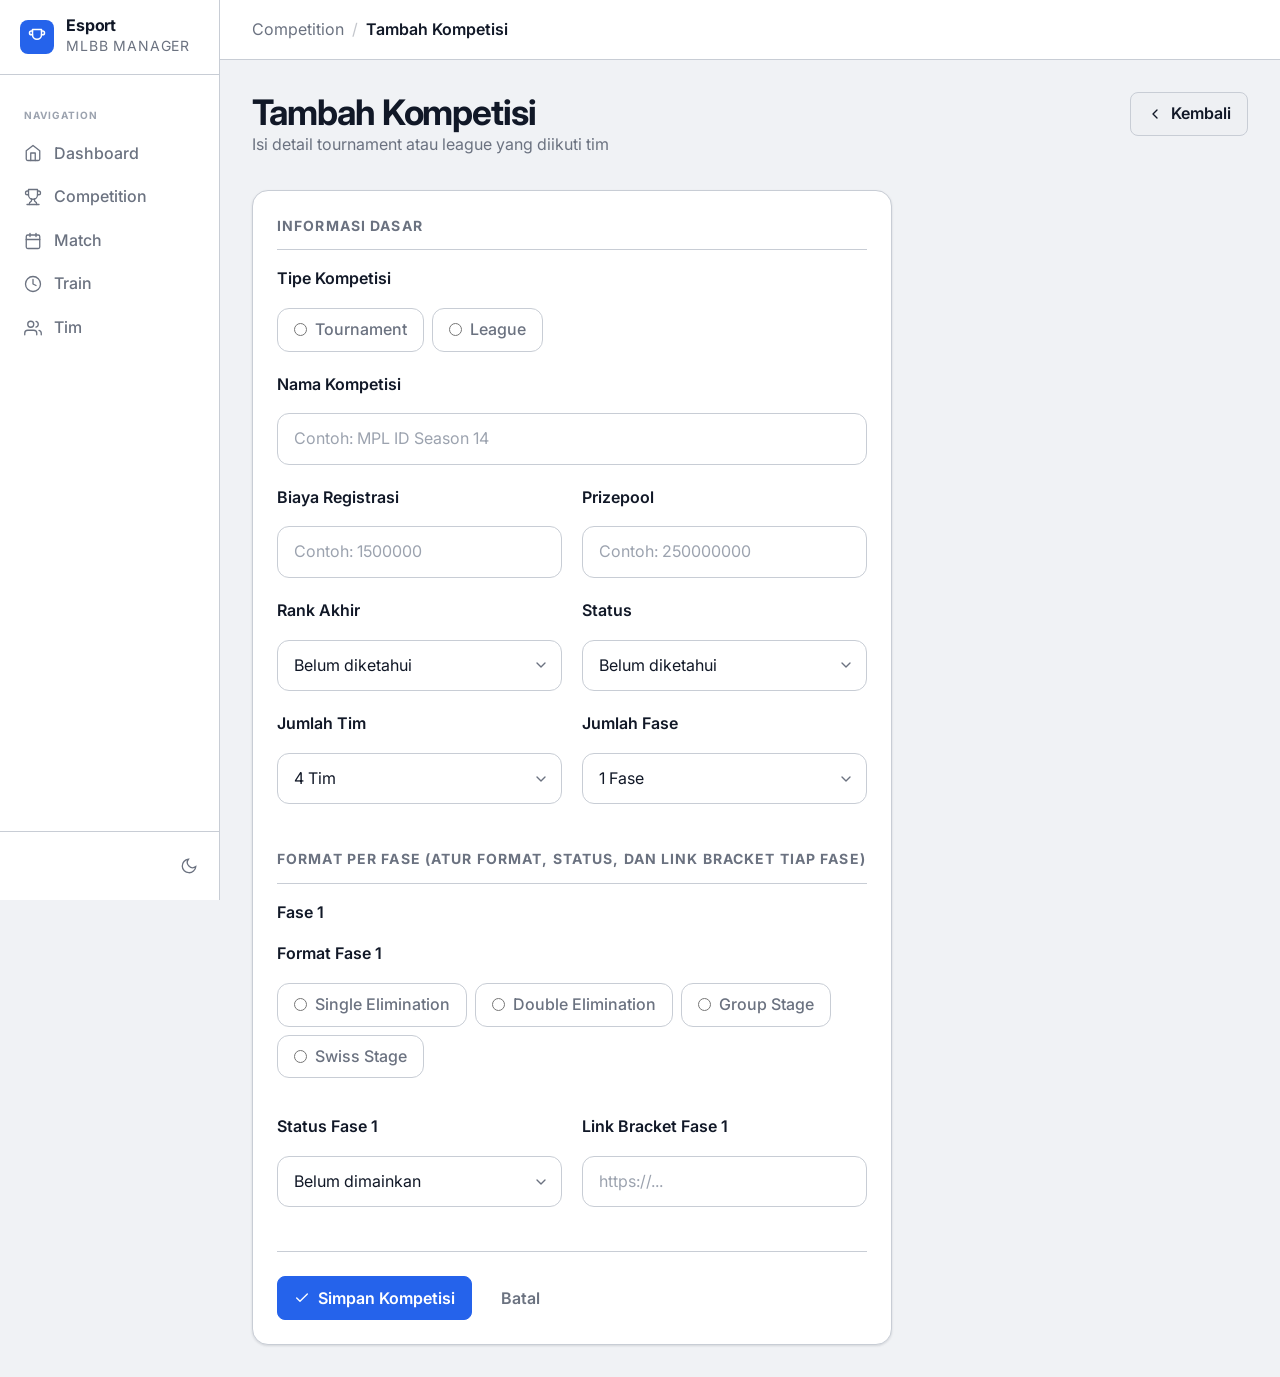
==== commit 52baaf81: "Add files via upload" ====
--- a/addcompetition.html
+++ b/addcompetition.html
@@ -330,7 +330,7 @@
           
 
           <!-- Fase 2 -->
-            <div class="form-group" id="phase2Group">
+            <div class="form-group hidden" id="phase2Group">
               <label class="form-label">Fase 2</label>
 
               <!-- Format Fase 2 -->
@@ -415,11 +415,8 @@
               </div>
             </div>
 
-            <!-- Fase 2, 3, 4: struktur sama, bisa disalin -->
-            <!-- Untuk brevity, nanti di file asli kamu bisa copy blok Fase 2 dan ganti semua angka 1 -> 2 / 3 / 4 -->
-            <!-- Misal: phase2Group, phaseFormat2, phaseStatus2, phaseBracket2, dst. -->
               <!-- Fase 3 -->
-            <div class="form-group" id="phase3Group">
+            <div class="form-group hidden" id="phase3Group">
               <label class="form-label">Fase 3</label>
 
               <!-- Format Fase 3 -->
@@ -505,7 +502,7 @@
             </div>
 
              <!-- Fase 4 -->
-            <div class="form-group" id="phase4Group">
+            <div class="form-group hidden" id="phase4Group">
               <label class="form-label">Fase 4</label>
 
               <!-- Format Fase 4 -->
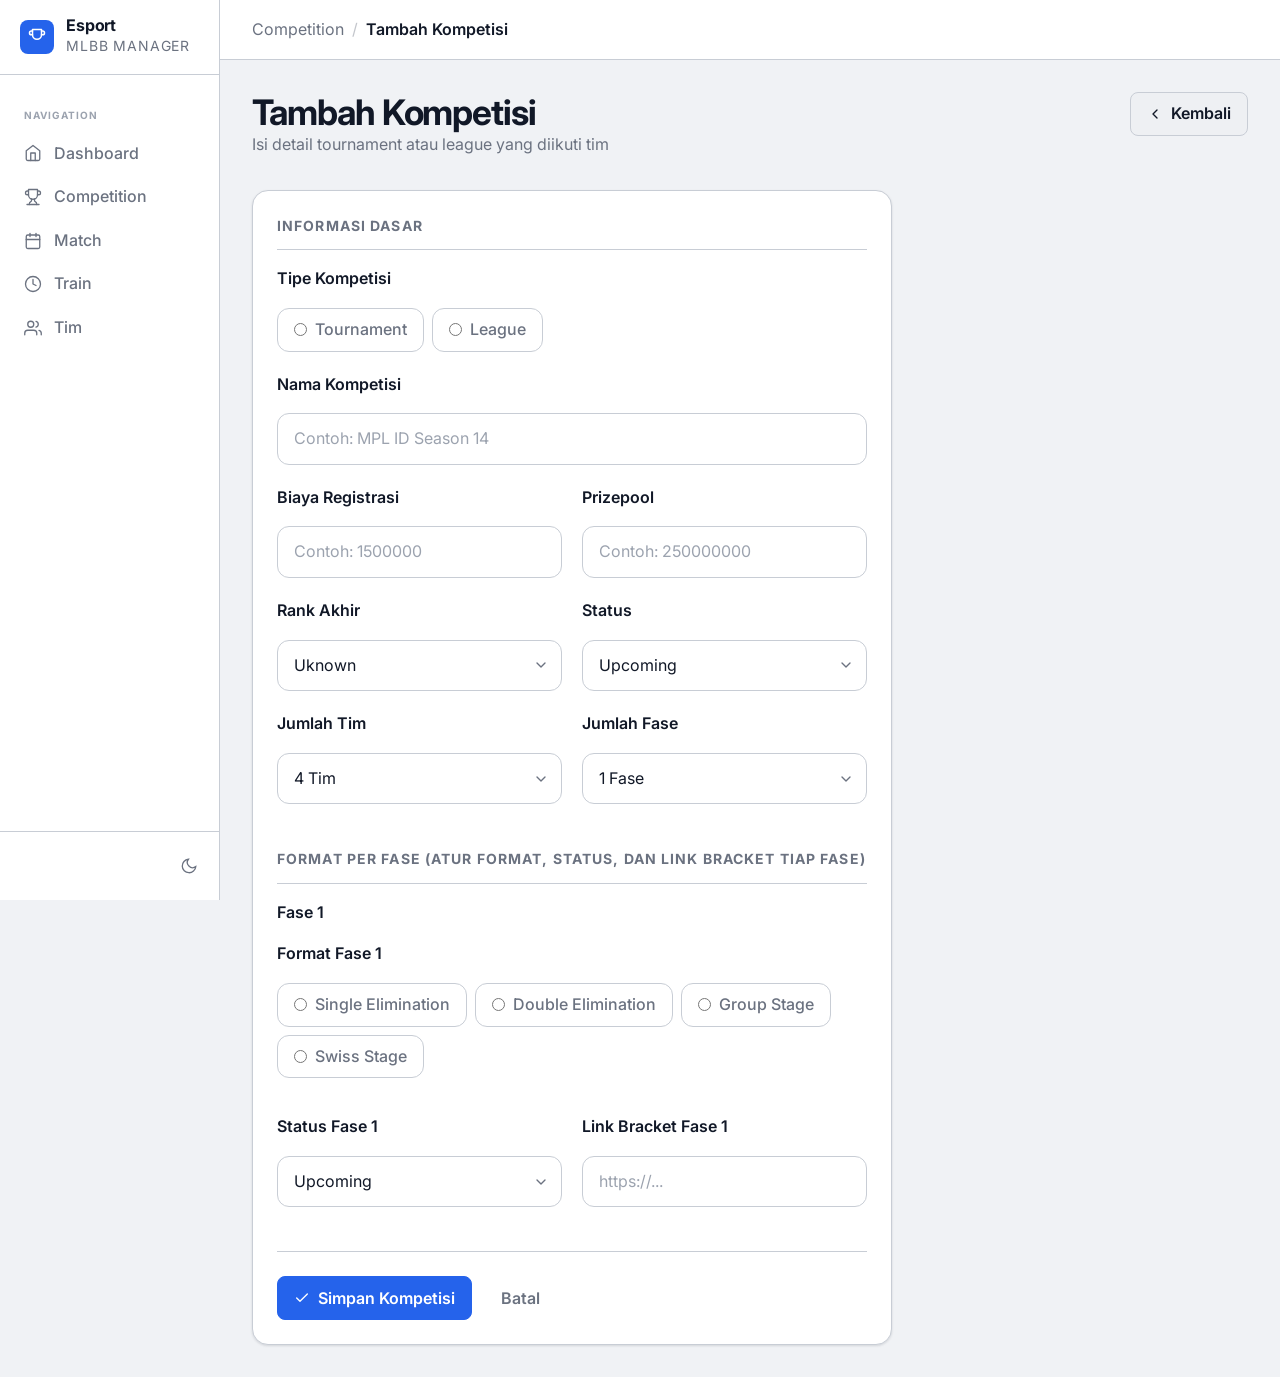
==== commit a786ad12: "Add files via upload" ====
--- a/addcompetition.html
+++ b/addcompetition.html
@@ -187,7 +187,7 @@
               <div class="form-group">
                 <label class="form-label" for="finalRank">Rank Akhir</label>
                 <select class="form-select" id="finalRank" name="finalRank">
-                  <option value="">Belum diketahui</option>
+                  <option value="">Uknown</option>
                   <option value="1st">1st</option>
                   <option value="2nd">2nd</option>
                   <option value="3rd">3rd</option>
@@ -200,7 +200,7 @@
               <div class="form-group">
                 <label class="form-label" for="competitionStatus">Status</label>
                 <select class="form-select" id="competitionStatus" name="competitionStatus">
-                  <option value="">Belum diketahui</option>
+                  <option value="upcoming" selected>Upcoming</option>
                   <option value="cancel">Cancel</option>
                   <option value="lose">Lose</option>
                   <option value="win">Win</option>
@@ -310,7 +310,7 @@
                 <div class="form-group">
                   <label class="form-label" for="phaseStatus1">Status Fase 1</label>
                   <select class="form-select" id="phaseStatus1" name="phaseStatus1">
-                    <option value="">Belum dimainkan</option>
+                    <option value="">Upcoming</option>
                     <option value="lose">Lose</option>
                     <option value="win">Win</option>
                   </select>
@@ -397,7 +397,7 @@
                 <div class="form-group">
                   <label class="form-label" for="phaseStatus2">Status Fase 2</label>
                   <select class="form-select" id="phaseStatus2" name="phaseStatus2">
-                    <option value="">Belum dimainkan</option>
+                    <option value="">Upcoming</option>
                     <option value="lose">Lose</option>
                     <option value="win">Win</option>
                   </select>
@@ -483,7 +483,7 @@
                 <div class="form-group">
                   <label class="form-label" for="phaseStatus3">Status Fase 3</label>
                   <select class="form-select" id="phaseStatus3" name="phaseStatus3">
-                    <option value="">Belum dimainkan</option>
+                    <option value="">Upcoming</option>
                     <option value="lose">Lose</option>
                     <option value="win">Win</option>
                   </select>
@@ -569,7 +569,7 @@
                 <div class="form-group">
                   <label class="form-label" for="phaseStatus4">Status Fase 4</label>
                   <select class="form-select" id="phaseStatus4" name="phaseStatus4">
-                    <option value="">Belum dimainkan</option>
+                    <option value="">Upcoming</option>
                     <option value="lose">Lose</option>
                     <option value="win">Win</option>
                   </select>
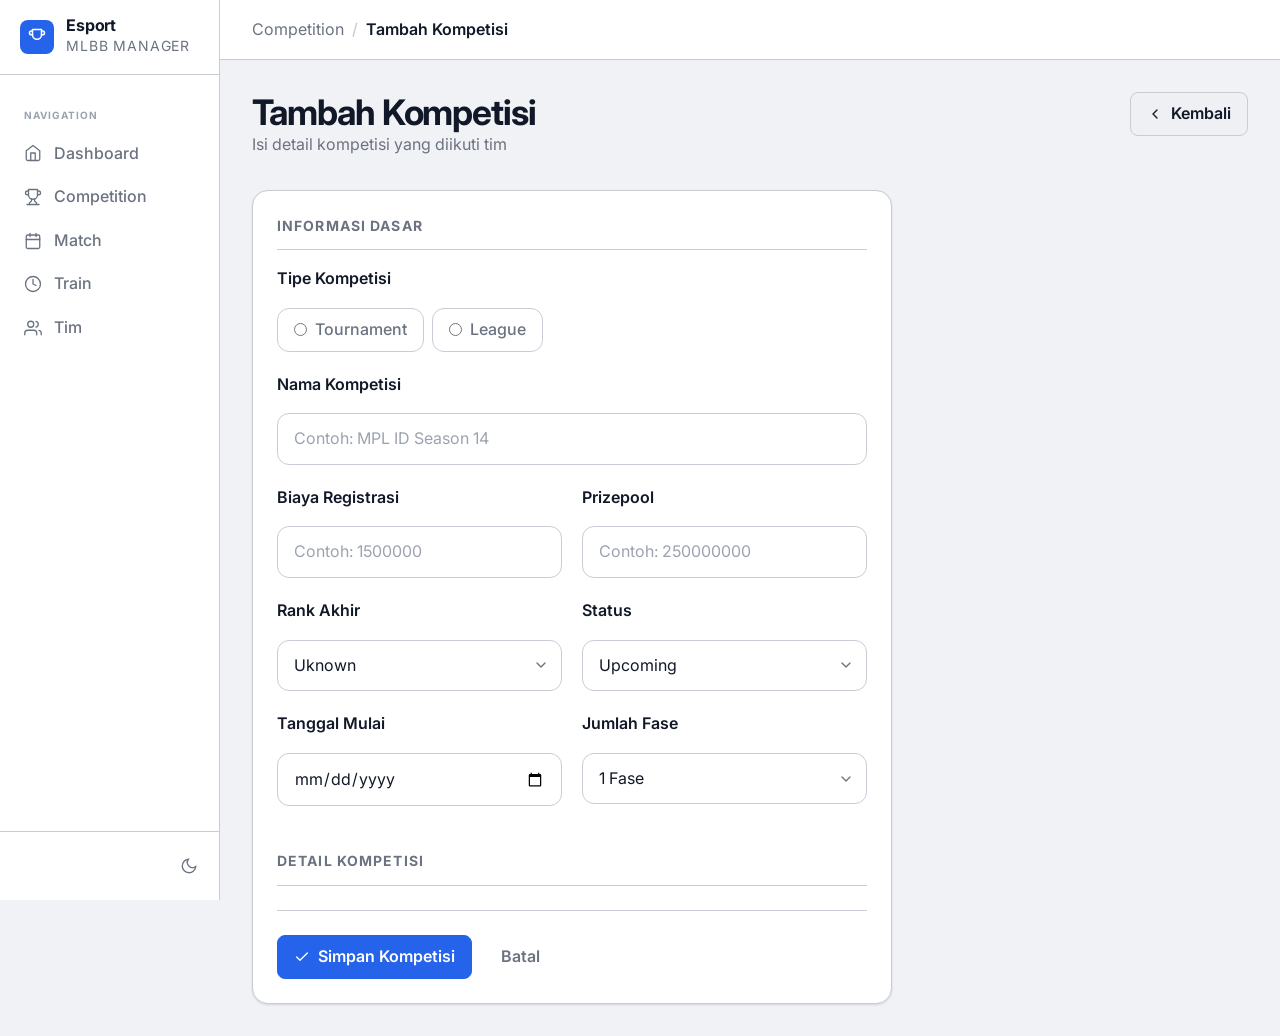
==== commit a493b791: "Add files via upload" ====
--- a/addcompetition.html
+++ b/addcompetition.html
@@ -113,7 +113,7 @@
       <div class="page-header">
         <div>
           <h1 class="page-title">Tambah Kompetisi</h1>
-          <p class="page-sub">Isi detail tournament atau league yang diikuti tim</p>
+          <p class="page-sub">Isi detail kompetisi yang diikuti tim</p>
         </div>
         <a href="competition.html" class="btn btn-secondary">
           <svg viewBox="0 0 24 24">
@@ -200,10 +200,10 @@
               <div class="form-group">
                 <label class="form-label" for="competitionStatus">Status</label>
                 <select class="form-select" id="competitionStatus" name="competitionStatus">
+                  <option value="">Uknown</option>
                   <option value="upcoming" selected>Upcoming</option>
                   <option value="cancel">Cancel</option>
-                  <option value="lose">Lose</option>
-                  <option value="win">Win</option>
+                  <option value="finished">Finished</option>
                 </select>
               </div>
             </div>
@@ -211,17 +211,13 @@
             <!-- Jumlah tim & jumlah fase -->
             <div class="form-grid-2">
               <div class="form-group">
-                <label class="form-label" for="teamCount">Jumlah Tim</label>
-                <select class="form-select" id="teamCount" name="teamCount">
-                  <option value="4">4 Tim</option>
-                  <option value="8">8 Tim</option>
-                  <option value="16">16 Tim</option>
-                  <option value="32 selected">32 Tim</option>
-                  <option value="64">64 Tim</option>
-                  <option value="128">128 Tim</option>
-                  <option value="256">256 Tim</option>
-                  <option value="512">512 Tim</option>
-                </select>
+                <label class="form-label" for="StartDate">Tanggal Mulai</label>
+                <input
+                  class="form-input"
+                  type="date"
+                  id="StartDate"
+                  name="StartDate"
+                />
               </div>
               <div class="form-group">
                 <label class="form-label" for="phaseCount">Jumlah Fase</label>
@@ -237,355 +233,8 @@
 
           <!-- Format per fase -->
           <div class="form-section" id="phaseFormatSection">
-            <div class="form-section-title">
-              Format per Fase
-              <span>(Atur format, status, dan link bracket tiap fase)</span>
-            </div>
-
-            <!-- Fase 1 -->
-            <div class="form-group" id="phase1Group">
-              <label class="form-label">Fase 1</label>
-
-              <!-- Format Fase 1 -->
-              <div class="form-group">
-                <label class="form-label">Format Fase 1</label>
-                <div class="radio-group">
-                  <label class="radio-item">
-                    <input type="radio" name="phaseFormat1" value="single_elimination"/>
-                    <span>Single Elimination</span>
-                  </label>
-                  <label class="radio-item">
-                    <input type="radio" name="phaseFormat1" value="double_elimination"/>
-                    <span>Double Elimination</span>
-                  </label>
-                  <label class="radio-item">
-                    <input type="radio" name="phaseFormat1" value="group_stage"/>
-                    <span>Group Stage</span>
-                  </label>
-                  <label class="radio-item">
-                    <input type="radio" name="phaseFormat1" value="swiss_stage"/>
-                    <span>Swiss Stage</span>
-                  </label>
-                </div>
-              </div>
-
-              <!-- Hidden sub-form Fase 1 (akan di-show/hide via JS) -->
-              <div class="form-grid-3">
-                <div class="form-group hidden" id="phase1PositionGroup">
-                  <label class="form-label" for="phase1Position">Posisi Bracket</label>
-                  <select class="form-select" id="phase1Position" name="phase1Position">
-                    <option value="">Pilih posisi</option>
-                    <option value="upper">Upper</option>
-                    <option value="lower">Lower</option>
-                  </select>
-                </div>
-
-                <div class="form-group hidden" id="phase1GroupTeamCountGroup">
-                  <label class="form-label" for="phase1GroupTeamCount">Jumlah Tim per Group</label>
-                  <input
-                    class="form-input"
-                    type="number"
-                    id="phase1GroupTeamCount"
-                    name="phase1GroupTeamCount"
-                    min="2"
-                    placeholder="Contoh: 4"
-                  />
-                </div>
-
-                <div class="form-group hidden" id="phase1SwissRoundGroup">
-                  <label class="form-label" for="phase1SwissRound">Jumlah Round Swiss</label>
-                  <input
-                    class="form-input"
-                    type="number"
-                    id="phase1SwissRound"
-                    name="phase1SwissRound"
-                    min="1"
-                    placeholder="Contoh: 5"
-                  />
-                </div>
-              </div>
-
-              <!-- Status & Link bracket Fase 1 -->
-              <div class="form-grid-2">
-                <div class="form-group">
-                  <label class="form-label" for="phaseStatus1">Status Fase 1</label>
-                  <select class="form-select" id="phaseStatus1" name="phaseStatus1">
-                    <option value="">Upcoming</option>
-                    <option value="lose">Lose</option>
-                    <option value="win">Win</option>
-                  </select>
-                </div>
-                <div class="form-group">
-                  <label class="form-label" for="phaseBracket1">Link Bracket Fase 1</label>
-                  <input
-                    class="form-input"
-                    type="url"
-                    id="phaseBracket1"
-                    name="phaseBracket1"
-                    placeholder="https://..."
-                  />
-                </div>
-              </div>
-            </div>
-          
-
-          <!-- Fase 2 -->
-            <div class="form-group hidden" id="phase2Group">
-              <label class="form-label">Fase 2</label>
-
-              <!-- Format Fase 2 -->
-              <div class="form-group">
-                <label class="form-label">Format Fase 2</label>
-                <div class="radio-group">
-                  <label class="radio-item">
-                    <input type="radio" name="phaseFormat2" value="single_elimination"/>
-                    <span>Single Elimination</span>
-                  </label>
-                  <label class="radio-item">
-                    <input type="radio" name="phaseFormat2" value="double_elimination"/>
-                    <span>Double Elimination</span>
-                  </label>
-                  <label class="radio-item">
-                    <input type="radio" name="phaseFormat2" value="group_stage"/>
-                    <span>Group Stage</span>
-                  </label>
-                  <label class="radio-item">
-                    <input type="radio" name="phaseFormat2" value="swiss_stage"/>
-                    <span>Swiss Stage</span>
-                  </label>
-                </div>
-              </div>
-
-              <!-- Hidden sub-form Fase 2 (akan di-show/hide via JS) -->
-              <div class="form-grid-3">
-                <div class="form-group hidden" id="phase2PositionGroup">
-                  <label class="form-label" for="phase2Position">Posisi Bracket</label>
-                  <select class="form-select" id="phase2Position" name="phase2Position">
-                    <option value="">Pilih posisi</option>
-                    <option value="upper">Upper</option>
-                    <option value="lower">Lower</option>
-                  </select>
-                </div>
-
-                <div class="form-group hidden" id="phase2GroupTeamCountGroup">
-                  <label class="form-label" for="phase2GroupTeamCount">Jumlah Tim per Group</label>
-                  <input
-                    class="form-input"
-                    type="number"
-                    id="phase2GroupTeamCount"
-                    name="phase2GroupTeamCount"
-                    min="2"
-                    placeholder="Contoh: 4"
-                  />
-                </div>
-
-                <div class="form-group hidden" id="phase2SwissRoundGroup">
-                  <label class="form-label" for="phase2SwissRound">Jumlah Round Swiss</label>
-                  <input
-                    class="form-input"
-                    type="number"
-                    id="phase2SwissRound"
-                    name="phase2SwissRound"
-                    min="1"
-                    placeholder="Contoh: 5"
-                  />
-                </div>
-              </div>
-
-              <!-- Status & Link bracket Fase 2 -->
-              <div class="form-grid-2">
-                <div class="form-group">
-                  <label class="form-label" for="phaseStatus2">Status Fase 2</label>
-                  <select class="form-select" id="phaseStatus2" name="phaseStatus2">
-                    <option value="">Upcoming</option>
-                    <option value="lose">Lose</option>
-                    <option value="win">Win</option>
-                  </select>
-                </div>
-                <div class="form-group">
-                  <label class="form-label" for="phaseBracket2">Link Bracket Fase 2</label>
-                  <input
-                    class="form-input"
-                    type="url"
-                    id="phaseBracket2"
-                    name="phaseBracket2"
-                    placeholder="https://..."
-                  />
-                </div>
-              </div>
-            </div>
-
-              <!-- Fase 3 -->
-            <div class="form-group hidden" id="phase3Group">
-              <label class="form-label">Fase 3</label>
-
-              <!-- Format Fase 3 -->
-              <div class="form-group">
-                <label class="form-label">Format Fase 3</label>
-                <div class="radio-group">
-                  <label class="radio-item">
-                    <input type="radio" name="phaseFormat3" value="single_elimination"/>
-                    <span>Single Elimination</span>
-                  </label>
-                  <label class="radio-item">
-                    <input type="radio" name="phaseFormat3" value="double_elimination"/>
-                    <span>Double Elimination</span>
-                  </label>
-                  <label class="radio-item">
-                    <input type="radio" name="phaseFormat3" value="group_stage"/>
-                    <span>Group Stage</span>
-                  </label>
-                  <label class="radio-item">
-                    <input type="radio" name="phaseFormat3" value="swiss_stage"/>
-                    <span>Swiss Stage</span>
-                  </label>
-                </div>
-              </div>
-
-              <!-- Hidden sub-form Fase 3 (akan di-show/hide via JS) -->
-              <div class="form-grid-3">
-                <div class="form-group hidden" id="phase3PositionGroup">
-                  <label class="form-label" for="phase3Position">Posisi Bracket</label>
-                  <select class="form-select" id="phase3Position" name="phase3Position">
-                    <option value="">Pilih posisi</option>
-                    <option value="upper">Upper</option>
-                    <option value="lower">Lower</option>
-                  </select>
-                </div>
-
-                <div class="form-group hidden" id="phase3GroupTeamCountGroup">
-                  <label class="form-label" for="phase3GroupTeamCount">Jumlah Tim per Group</label>
-                  <input
-                    class="form-input"
-                    type="number"
-                    id="phase3GroupTeamCount"
-                    name="phase3GroupTeamCount"
-                    min="2"
-                    placeholder="Contoh: 4"
-                  />
-                </div>
-
-                <div class="form-group hidden" id="phase3SwissRoundGroup">
-                  <label class="form-label" for="phase3SwissRound">Jumlah Round Swiss</label>
-                  <input
-                    class="form-input"
-                    type="number"
-                    id="phase3SwissRound"
-                    name="phase3SwissRound"
-                    min="1"
-                    placeholder="Contoh: 5"
-                  />
-                </div>
-              </div>
-
-              <!-- Status & Link bracket Fase 3 -->
-              <div class="form-grid-2">
-                <div class="form-group">
-                  <label class="form-label" for="phaseStatus3">Status Fase 3</label>
-                  <select class="form-select" id="phaseStatus3" name="phaseStatus3">
-                    <option value="">Upcoming</option>
-                    <option value="lose">Lose</option>
-                    <option value="win">Win</option>
-                  </select>
-                </div>
-                <div class="form-group">
-                  <label class="form-label" for="phaseBracket3">Link Bracket Fase 3</label>
-                  <input
-                    class="form-input"
-                    type="url"
-                    id="phaseBracket3"
-                    name="phaseBracket3"
-                    placeholder="https://..."
-                  />
-                </div>
-              </div>
-            </div>
-
-             <!-- Fase 4 -->
-            <div class="form-group hidden" id="phase4Group">
-              <label class="form-label">Fase 4</label>
-
-              <!-- Format Fase 4 -->
-              <div class="form-group">
-                <label class="form-label">Format Fase 4</label>
-                <div class="radio-group">
-                  <label class="radio-item">
-                    <input type="radio" name="phaseFormat4" value="single_elimination"/>
-                    <span>Single Elimination</span>
-                  </label>
-                  <label class="radio-item">
-                    <input type="radio" name="phaseFormat4" value="double_elimination"/>
-                    <span>Double Elimination</span>
-                  </label>
-                  <label class="radio-item">
-                    <input type="radio" name="phaseFormat4" value="group_stage"/>
-                    <span>Group Stage</span>
-                  </label>
-                  <label class="radio-item">
-                    <input type="radio" name="phaseFormat4" value="swiss_stage"/>
-                    <span>Swiss Stage</span>
-                  </label>
-                </div>
-              </div>
-
-              <!-- Hidden sub-form Fase 4 (akan di-show/hide via JS) -->
-              <div class="form-grid-3">
-                <div class="form-group hidden" id="phase4PositionGroup">
-                  <label class="form-label" for="phase4Position">Posisi Bracket</label>
-                  <select class="form-select" id="phase4Position" name="phase4Position">
-                    <option value="">Pilih posisi</option>
-                    <option value="upper">Upper</option>
-                    <option value="lower">Lower</option>
-                  </select>
-                </div>
-
-                <div class="form-group hidden" id="phase4GroupTeamCountGroup">
-                  <label class="form-label" for="phase4GroupTeamCount">Jumlah Tim per Group</label>
-                  <input
-                    class="form-input"
-                    type="number"
-                    id="phase4GroupTeamCount"
-                    name="phase4GroupTeamCount"
-                    min="2"
-                    placeholder="Contoh: 4"
-                  />
-                </div>
-
-                <div class="form-group hidden" id="phase4SwissRoundGroup">
-                  <label class="form-label" for="phase4SwissRound">Jumlah Round Swiss</label>
-                  <input
-                    class="form-input"
-                    type="number"
-                    id="phase4SwissRound"
-                    name="phase4SwissRound"
-                    min="1"
-                    placeholder="Contoh: 5"
-                  />
-                </div>
-              </div>
-
-              <!-- Status & Link bracket Fase 4 -->
-              <div class="form-grid-2">
-                <div class="form-group">
-                  <label class="form-label" for="phaseStatus4">Status Fase 4</label>
-                  <select class="form-select" id="phaseStatus4" name="phaseStatus4">
-                    <option value="">Upcoming</option>
-                    <option value="lose">Lose</option>
-                    <option value="win">Win</option>
-                  </select>
-                </div>
-                <div class="form-group">
-                  <label class="form-label" for="phaseBracket4">Link Bracket Fase 4</label>
-                  <input
-                    class="form-input"
-                    type="url"
-                    id="phaseBracket4"
-                    name="phaseBracket4"
-                    placeholder="https://..."
-                  />
-                </div>
-              </div>
-            </div>
+            <div class="form-section-title">Detail Kompetisi</div>
+            <div id="phaseContainer"></div>
           </div>
 
           <div class="form-actions">
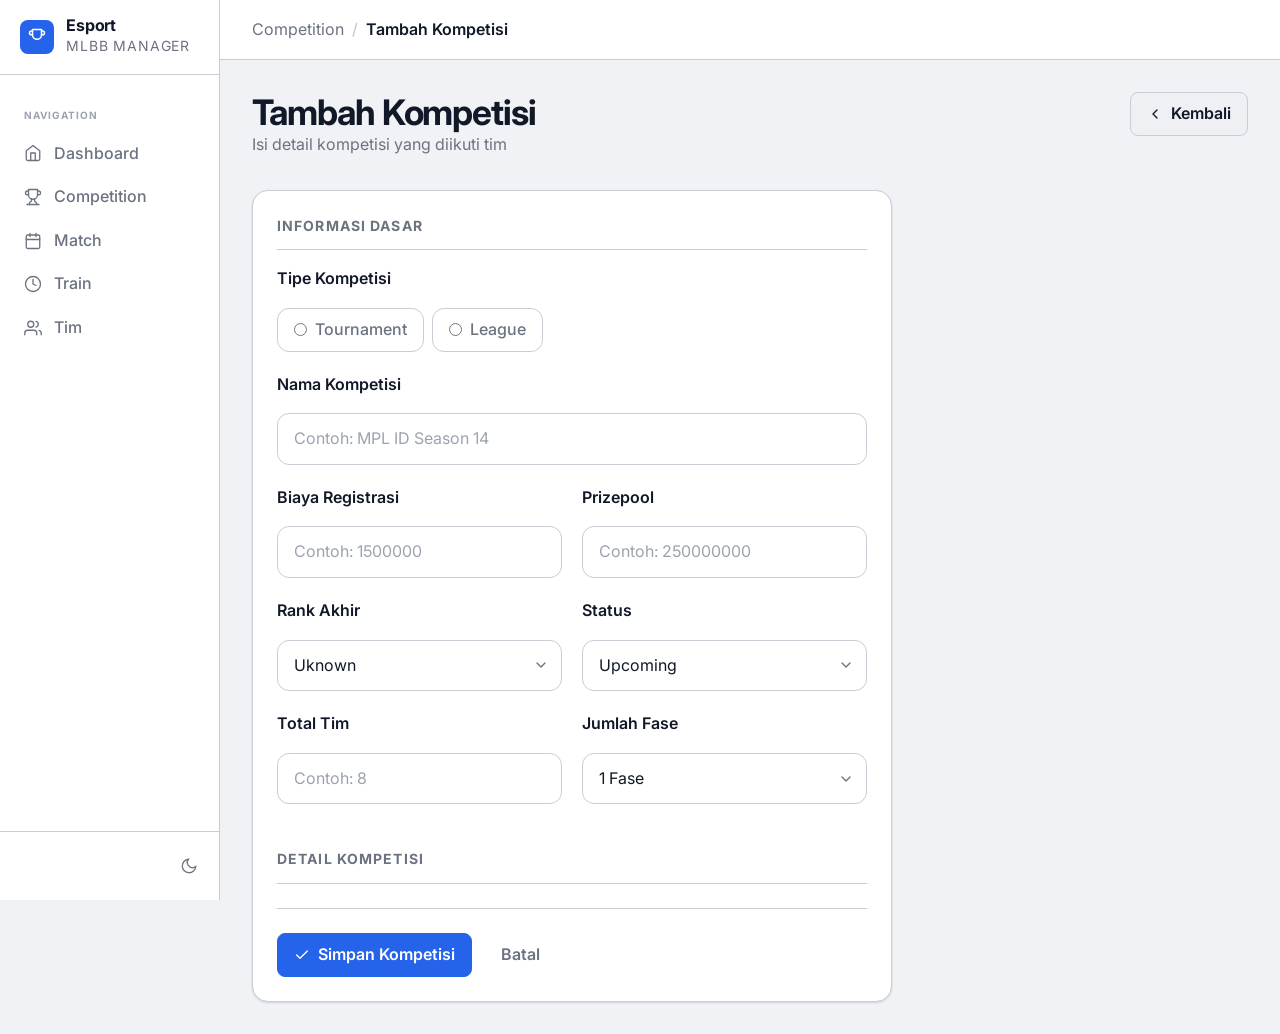
==== commit 8158e633: "Add files via upload" ====
--- a/addcompetition.html
+++ b/addcompetition.html
@@ -169,6 +169,7 @@
                   placeholder="Contoh: 1500000"
                 />
               </div>
+              
               <div class="form-group">
                 <label class="form-label" for="prizepool">Prizepool</label>
                 <input
@@ -197,6 +198,7 @@
                   <option value="failed">Failed</option>
                 </select>
               </div>
+
               <div class="form-group">
                 <label class="form-label" for="competitionStatus">Status</label>
                 <select class="form-select" id="competitionStatus" name="competitionStatus">
@@ -211,14 +213,17 @@
             <!-- Jumlah tim & jumlah fase -->
             <div class="form-grid-2">
               <div class="form-group">
-                <label class="form-label" for="StartDate">Tanggal Mulai</label>
+                <label class="form-label" for="teamCount">Total Tim</label>
                 <input
                   class="form-input"
-                  type="date"
-                  id="StartDate"
-                  name="StartDate"
+                  type="number"
+                  id="teamCount"
+                  name="teamCount"
+                  min="4"
+                  placeholder="Contoh: 8"
                 />
               </div>
+            
               <div class="form-group">
                 <label class="form-label" for="phaseCount">Jumlah Fase</label>
                 <select class="form-select" id="phaseCount" name="phaseCount">
